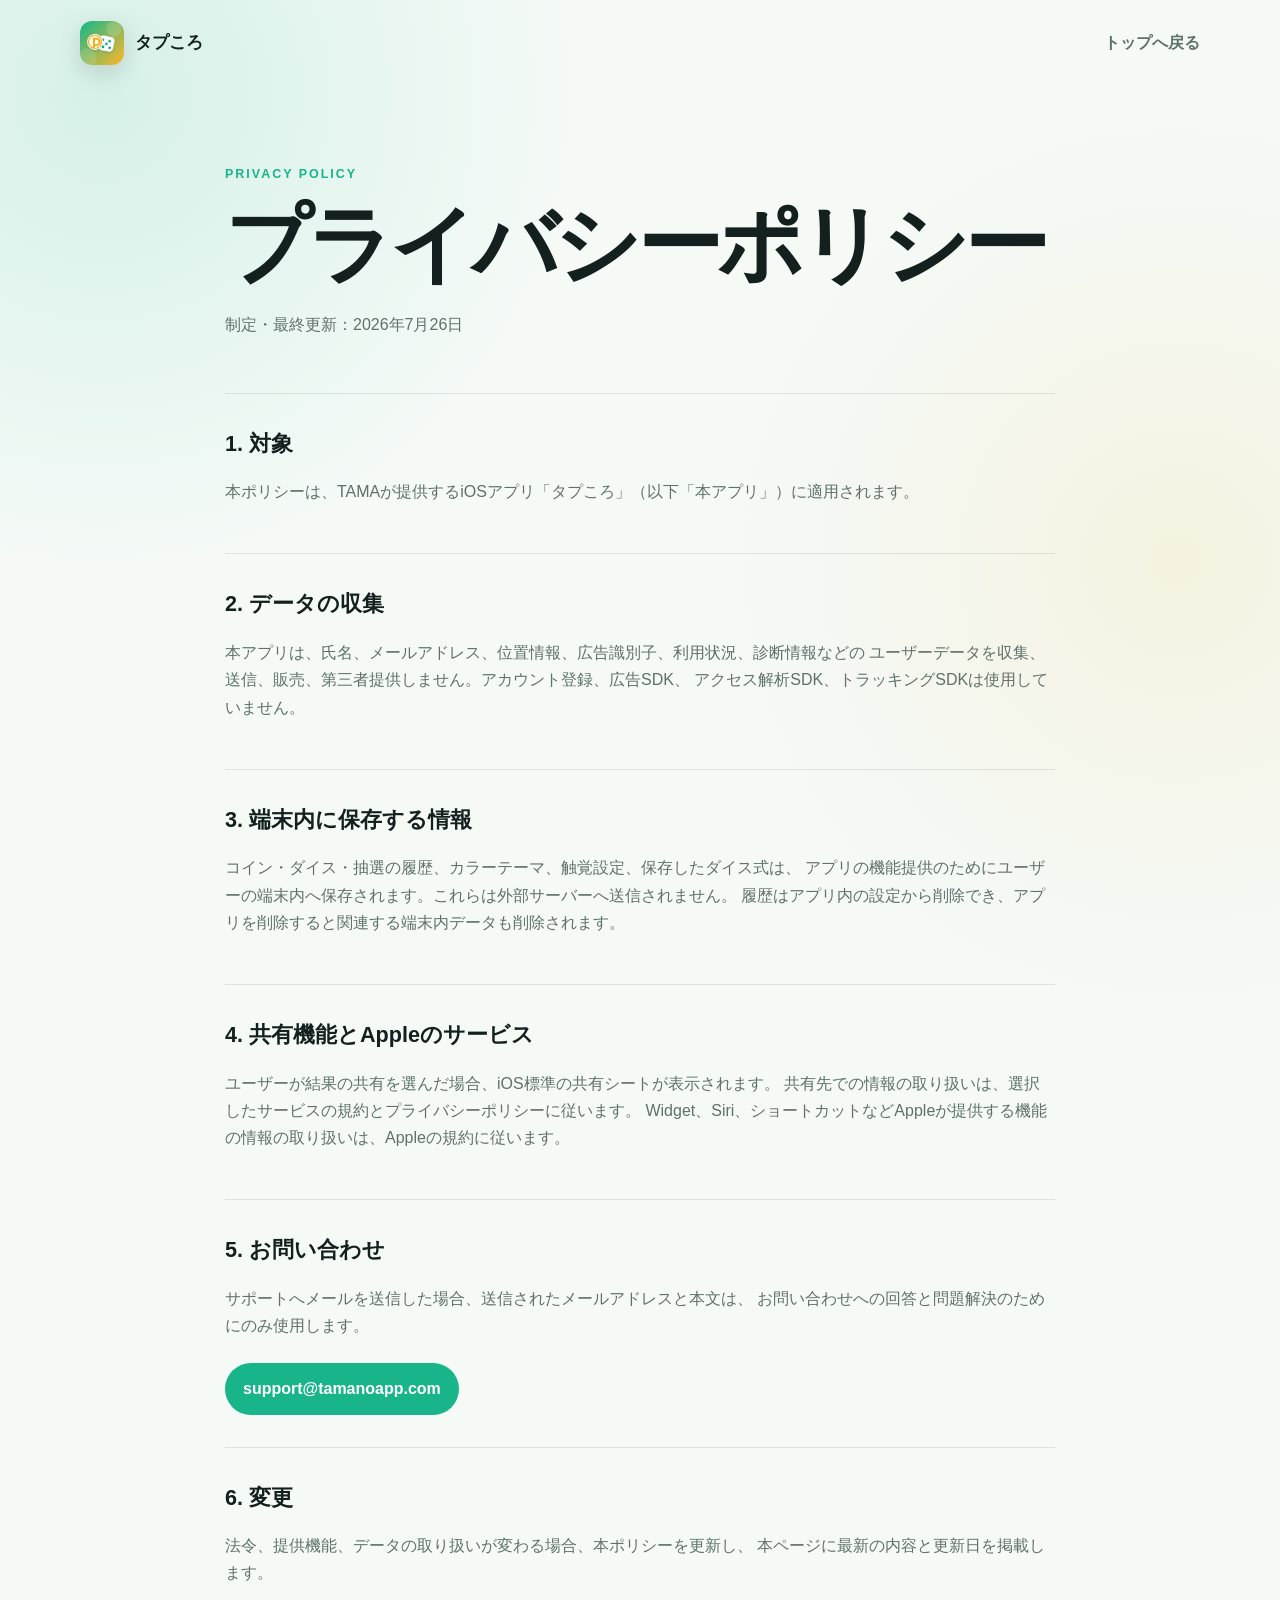
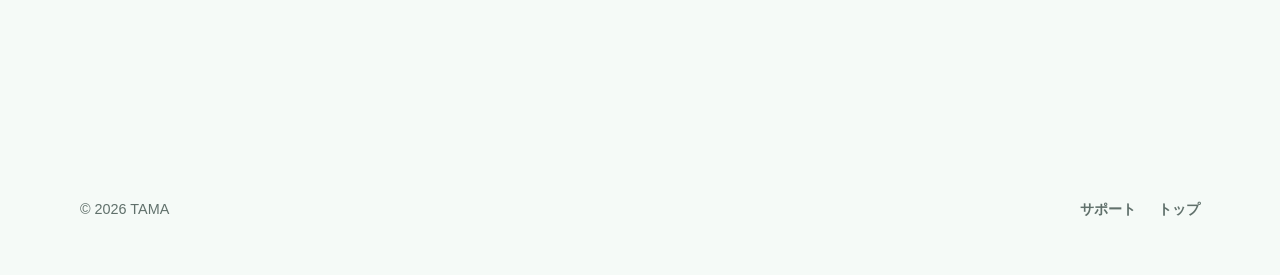
==== privacy/index.html @ b74b28c1 "Publish Tapukoro support site" ====
<!doctype html>
<html lang="ja">
  <head>
    <meta charset="utf-8">
    <meta name="viewport" content="width=device-width, initial-scale=1">
    <meta name="description" content="iOSアプリ「タプころ」のプライバシーポリシーです。">
    <meta name="theme-color" content="#18b58b">
    <title>プライバシーポリシー | タプころ</title>
    <link rel="icon" href="../assets/app-icon.png">
    <link rel="stylesheet" href="../styles.css">
  </head>
  <body>
    <header class="nav shell">
      <a class="brand" href="../">
        <img src="../assets/app-icon.png" alt="" width="44" height="44">
        <span>タプころ</span>
      </a>
      <a class="backLink" href="../">トップへ戻る</a>
    </header>

    <main>
      <article class="legal shell">
        <p class="eyebrow">PRIVACY POLICY</p>
        <h1>プライバシーポリシー</h1>
        <p class="updated">制定・最終更新：2026年7月26日</p>

        <section>
          <h2>1. 対象</h2>
          <p>本ポリシーは、TAMAが提供するiOSアプリ「タプころ」（以下「本アプリ」）に適用されます。</p>
        </section>

        <section>
          <h2>2. データの収集</h2>
          <p>
            本アプリは、氏名、メールアドレス、位置情報、広告識別子、利用状況、診断情報などの
            ユーザーデータを収集、送信、販売、第三者提供しません。アカウント登録、広告SDK、
            アクセス解析SDK、トラッキングSDKは使用していません。
          </p>
        </section>

        <section>
          <h2>3. 端末内に保存する情報</h2>
          <p>
            コイン・ダイス・抽選の履歴、カラーテーマ、触覚設定、保存したダイス式は、
            アプリの機能提供のためにユーザーの端末内へ保存されます。これらは外部サーバーへ送信されません。
            履歴はアプリ内の設定から削除でき、アプリを削除すると関連する端末内データも削除されます。
          </p>
        </section>

        <section>
          <h2>4. 共有機能とAppleのサービス</h2>
          <p>
            ユーザーが結果の共有を選んだ場合、iOS標準の共有シートが表示されます。
            共有先での情報の取り扱いは、選択したサービスの規約とプライバシーポリシーに従います。
            Widget、Siri、ショートカットなどAppleが提供する機能の情報の取り扱いは、Appleの規約に従います。
          </p>
        </section>

        <section>
          <h2>5. お問い合わせ</h2>
          <p>
            サポートへメールを送信した場合、送信されたメールアドレスと本文は、
            お問い合わせへの回答と問題解決のためにのみ使用します。
          </p>
          <a class="contactButton" href="mailto:support@tamanoapp.com?subject=タプころのプライバシーについて">
            support@tamanoapp.com
          </a>
        </section>

        <section>
          <h2>6. 変更</h2>
          <p>
            法令、提供機能、データの取り扱いが変わる場合、本ポリシーを更新し、
            本ページに最新の内容と更新日を掲載します。
          </p>
        </section>
      </article>
    </main>

    <footer class="footer shell">
      <span>© 2026 TAMA</span>
      <div><a href="../support/">サポート</a><a href="../">トップ</a></div>
    </footer>
  </body>
</html>
---- styles.css ----
:root {
  --ink: #14201d;
  --muted: #60706b;
  --mint: #18b58b;
  --gold: #f3b83f;
  --paper: #f5faf7;
  --line: rgba(20, 32, 29, 0.11);
}

* {
  box-sizing: border-box;
}

html {
  scroll-behavior: smooth;
}

body {
  margin: 0;
  background:
    radial-gradient(circle at 8% 5%, rgba(24, 181, 139, 0.14), transparent 30rem),
    radial-gradient(circle at 92% 30%, rgba(243, 184, 63, 0.12), transparent 28rem),
    var(--paper);
  color: var(--ink);
  font-family: -apple-system, BlinkMacSystemFont, "Hiragino Sans", "Yu Gothic UI", "Noto Sans JP", sans-serif;
  line-height: 1.7;
  -webkit-font-smoothing: antialiased;
}

a {
  color: inherit;
}

.shell {
  width: min(1120px, calc(100% - 40px));
  margin-inline: auto;
}

.nav {
  min-height: 86px;
  display: flex;
  align-items: center;
  justify-content: space-between;
  gap: 24px;
}

.brand {
  display: inline-flex;
  align-items: center;
  gap: 11px;
  font-size: 1.08rem;
  font-weight: 800;
  text-decoration: none;
}

.brand img {
  border-radius: 12px;
  box-shadow: 0 8px 22px rgba(20, 32, 29, 0.14);
}

.navLinks,
.footer div {
  display: flex;
  flex-wrap: wrap;
  gap: 22px;
}

.navLinks a,
.backLink,
.footer a,
.textLink {
  color: var(--muted);
  font-weight: 650;
  text-decoration: none;
}

.navLinks a:hover,
.backLink:hover,
.footer a:hover,
.textLink:hover {
  color: var(--mint);
}

.hero {
  min-height: 660px;
  display: grid;
  grid-template-columns: 1.05fr 0.95fr;
  align-items: center;
  gap: 48px;
  padding-block: 50px 90px;
}

.eyebrow {
  margin: 0 0 16px;
  color: var(--mint);
  font-size: 0.78rem;
  font-weight: 850;
  letter-spacing: 0.16em;
}

.hero h1,
.legal h1 {
  margin: 0;
  font-size: clamp(3.1rem, 7.2vw, 6.4rem);
  line-height: 1.04;
  letter-spacing: -0.055em;
}

.lead {
  max-width: 42rem;
  margin: 30px 0 0;
  color: var(--muted);
  font-size: clamp(1.05rem, 1.7vw, 1.28rem);
}

.badges {
  display: flex;
  flex-wrap: wrap;
  gap: 10px;
  margin-top: 30px;
}

.badges span {
  padding: 8px 13px;
  border: 1px solid var(--line);
  border-radius: 999px;
  background: rgba(255, 255, 255, 0.72);
  color: var(--muted);
  font-size: 0.84rem;
  font-weight: 700;
}

.coinStage {
  position: relative;
  display: grid;
  place-items: center;
  min-height: 470px;
}

.coinStage img {
  position: relative;
  z-index: 1;
  width: min(100%, 500px);
  height: auto;
  border-radius: 50%;
  filter: drop-shadow(0 34px 38px rgba(81, 55, 8, 0.27));
  transform: rotate(4deg);
}

.halo {
  position: absolute;
  width: min(90vw, 470px);
  aspect-ratio: 1;
  border-radius: 50%;
  background: radial-gradient(circle, rgba(243, 184, 63, 0.28), rgba(24, 181, 139, 0.07) 55%, transparent 72%);
  filter: blur(10px);
}

.features {
  padding-block: 90px 120px;
}

.sectionHeading {
  max-width: 720px;
  margin-bottom: 38px;
}

.sectionHeading h2,
.privacyInner h2 {
  margin: 0;
  font-size: clamp(2rem, 4vw, 3.6rem);
  line-height: 1.15;
  letter-spacing: -0.045em;
}

.featureGrid {
  display: grid;
  grid-template-columns: repeat(2, minmax(0, 1fr));
  gap: 18px;
}

.featureGrid article {
  min-height: 238px;
  padding: 32px;
  border: 1px solid var(--line);
  border-radius: 28px;
  background: rgba(255, 255, 255, 0.82);
  box-shadow: 0 18px 50px rgba(20, 32, 29, 0.055);
}

.featureNo {
  color: var(--gold);
  font-size: 0.82rem;
  font-weight: 900;
  letter-spacing: 0.12em;
}

.featureGrid h3 {
  margin: 26px 0 8px;
  font-size: 1.45rem;
}

.featureGrid p {
  margin: 0;
  color: var(--muted);
}

code {
  padding: 2px 6px;
  border-radius: 6px;
  background: rgba(24, 181, 139, 0.09);
  color: #087759;
  font-family: "SFMono-Regular", Consolas, monospace;
  font-size: 0.88em;
}

.privacyPitch {
  background: linear-gradient(120deg, #133c32, #0c6e58);
  color: white;
}

.privacyInner {
  display: grid;
  grid-template-columns: 1fr 1fr;
  align-items: center;
  gap: 70px;
  min-height: 390px;
  padding-block: 80px;
}

.privacyInner .eyebrow {
  color: #7ff0cb;
}

.privacyInner > p {
  margin: 0;
  color: rgba(255, 255, 255, 0.77);
  font-size: 1.08rem;
}

.footer {
  min-height: 130px;
  display: flex;
  align-items: center;
  justify-content: space-between;
  gap: 30px;
  color: var(--muted);
  font-size: 0.9rem;
}

.legal {
  max-width: 830px;
  padding-block: 78px 110px;
}

.legal h1 {
  font-size: clamp(2.8rem, 7vw, 5.3rem);
}

.updated,
.legalLead {
  margin: 22px 0 54px;
  color: var(--muted);
}

.legalLead {
  max-width: 650px;
  font-size: 1.08rem;
}

.legal section {
  padding: 32px 0;
  border-top: 1px solid var(--line);
}

.legal section h2 {
  margin: 0 0 13px;
  font-size: 1.35rem;
}

.legal section p,
.legal section li {
  color: var(--muted);
}

.legal ul {
  padding-left: 1.35rem;
}

.contactButton {
  display: inline-flex;
  margin-top: 8px;
  padding: 12px 18px;
  border-radius: 999px;
  background: var(--mint);
  color: white;
  font-weight: 800;
  text-decoration: none;
}

@media (max-width: 760px) {
  .shell {
    width: min(100% - 28px, 1120px);
  }

  .nav {
    min-height: 74px;
  }

  .navLinks {
    gap: 12px;
    font-size: 0.86rem;
  }

  .hero {
    grid-template-columns: 1fr;
    gap: 0;
    padding-block: 52px 64px;
  }

  .hero h1 {
    font-size: clamp(3rem, 14vw, 4.7rem);
  }

  .coinStage {
    min-height: 390px;
  }

  .coinStage img {
    width: min(92%, 390px);
  }

  .featureGrid,
  .privacyInner {
    grid-template-columns: 1fr;
  }

  .featureGrid article {
    min-height: auto;
  }

  .privacyInner {
    gap: 32px;
  }

  .footer {
    align-items: flex-start;
    flex-direction: column;
    justify-content: center;
  }
}

@media (prefers-reduced-motion: reduce) {
  html {
    scroll-behavior: auto;
  }
}
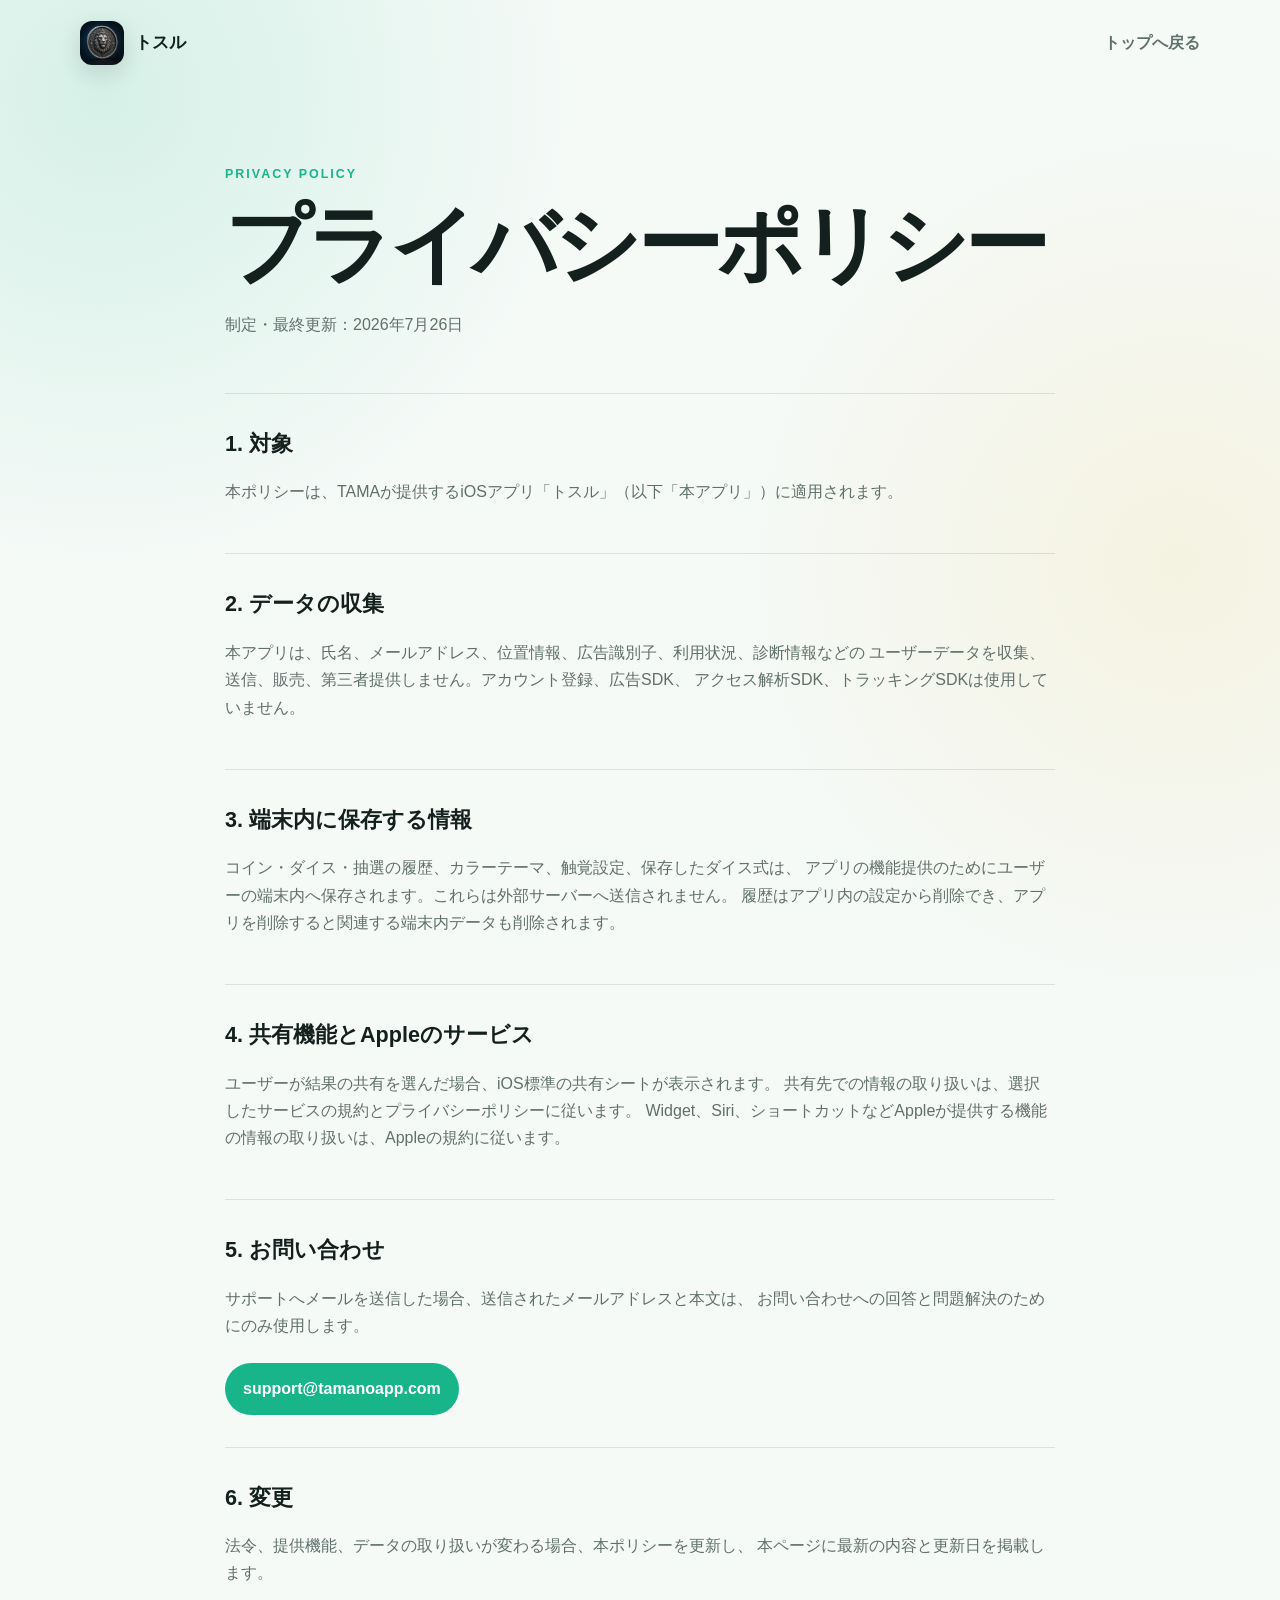
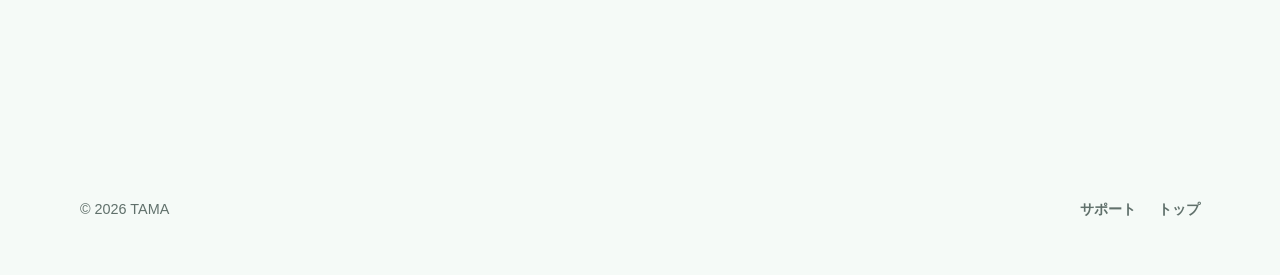
==== commit 23495c32: "Rename app to トスル and update icon" ====
--- a/privacy/index.html
+++ b/privacy/index.html
@@ -3,9 +3,10 @@
   <head>
     <meta charset="utf-8">
     <meta name="viewport" content="width=device-width, initial-scale=1">
-    <meta name="description" content="iOSアプリ「タプころ」のプライバシーポリシーです。">
+    <meta name="description" content="iOSアプリ「トスル」のプライバシーポリシーです。">
     <meta name="theme-color" content="#18b58b">
-    <title>プライバシーポリシー | タプころ</title>
+    <title>プライバシーポリシー | トスル</title>
+    <link rel="canonical" href="https://flames-hub.github.io/tapukoro-support/privacy/">
     <link rel="icon" href="../assets/app-icon.png">
     <link rel="stylesheet" href="../styles.css">
   </head>
@@ -13,7 +14,7 @@
     <header class="nav shell">
       <a class="brand" href="../">
         <img src="../assets/app-icon.png" alt="" width="44" height="44">
-        <span>タプころ</span>
+        <span>トスル</span>
       </a>
       <a class="backLink" href="../">トップへ戻る</a>
     </header>
@@ -26,7 +27,7 @@
 
         <section>
           <h2>1. 対象</h2>
-          <p>本ポリシーは、TAMAが提供するiOSアプリ「タプころ」（以下「本アプリ」）に適用されます。</p>
+          <p>本ポリシーは、TAMAが提供するiOSアプリ「トスル」（以下「本アプリ」）に適用されます。</p>
         </section>
 
         <section>
@@ -62,7 +63,7 @@
             サポートへメールを送信した場合、送信されたメールアドレスと本文は、
             お問い合わせへの回答と問題解決のためにのみ使用します。
           </p>
-          <a class="contactButton" href="mailto:support@tamanoapp.com?subject=タプころのプライバシーについて">
+          <a class="contactButton" href="mailto:support@tamanoapp.com?subject=トスルのプライバシーについて">
             support@tamanoapp.com
           </a>
         </section>
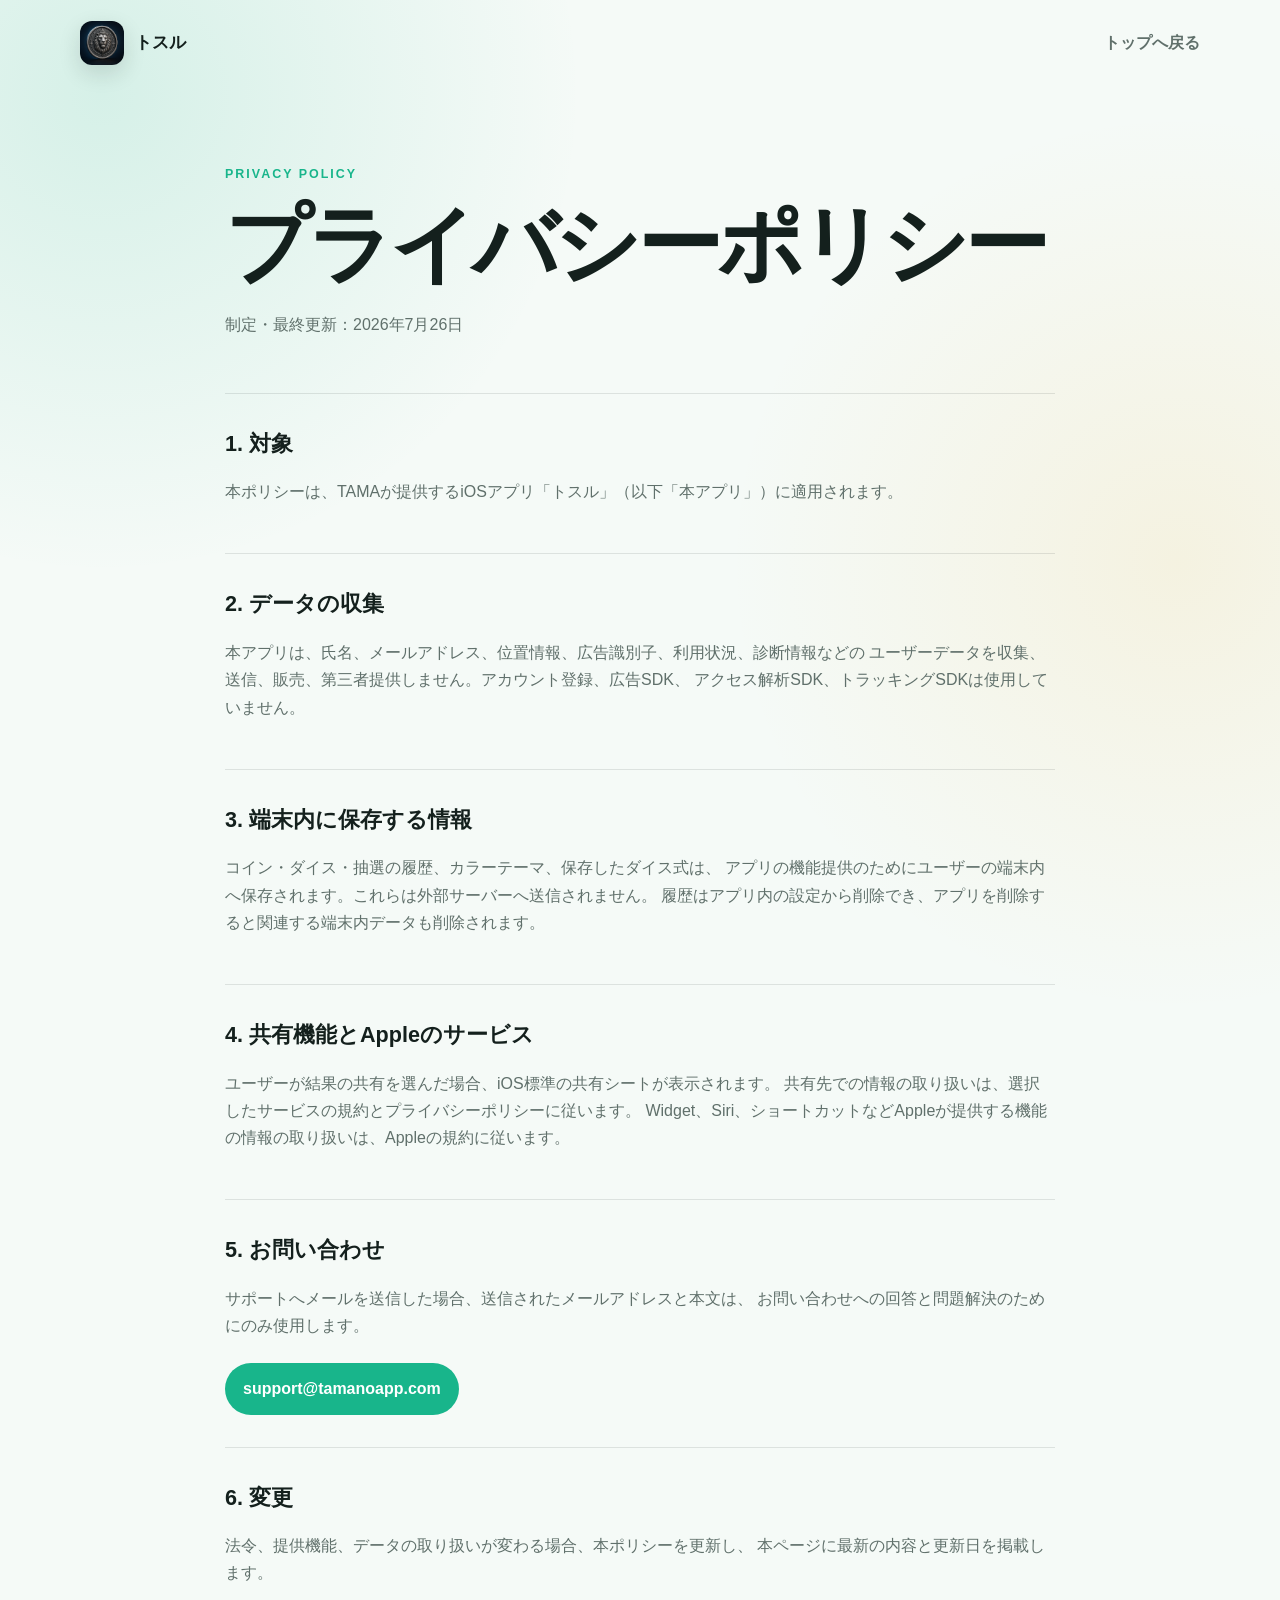
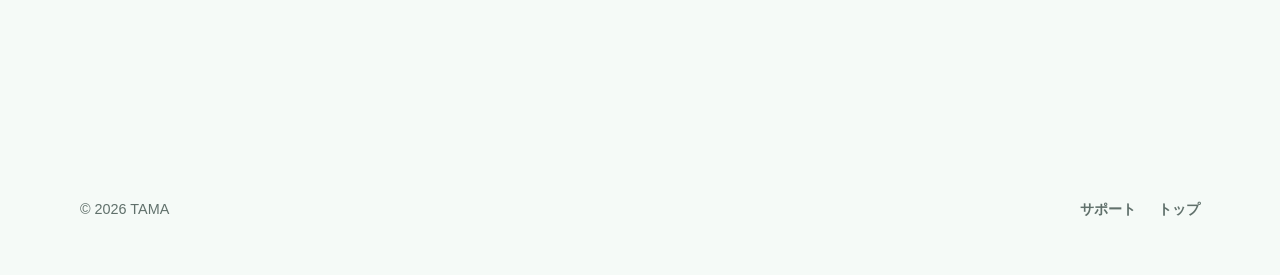
==== commit 9ca81783: "Remove haptic setting from privacy details" ====
--- a/privacy/index.html
+++ b/privacy/index.html
@@ -42,7 +42,7 @@
         <section>
           <h2>3. 端末内に保存する情報</h2>
           <p>
-            コイン・ダイス・抽選の履歴、カラーテーマ、触覚設定、保存したダイス式は、
+            コイン・ダイス・抽選の履歴、カラーテーマ、保存したダイス式は、
             アプリの機能提供のためにユーザーの端末内へ保存されます。これらは外部サーバーへ送信されません。
             履歴はアプリ内の設定から削除でき、アプリを削除すると関連する端末内データも削除されます。
           </p>
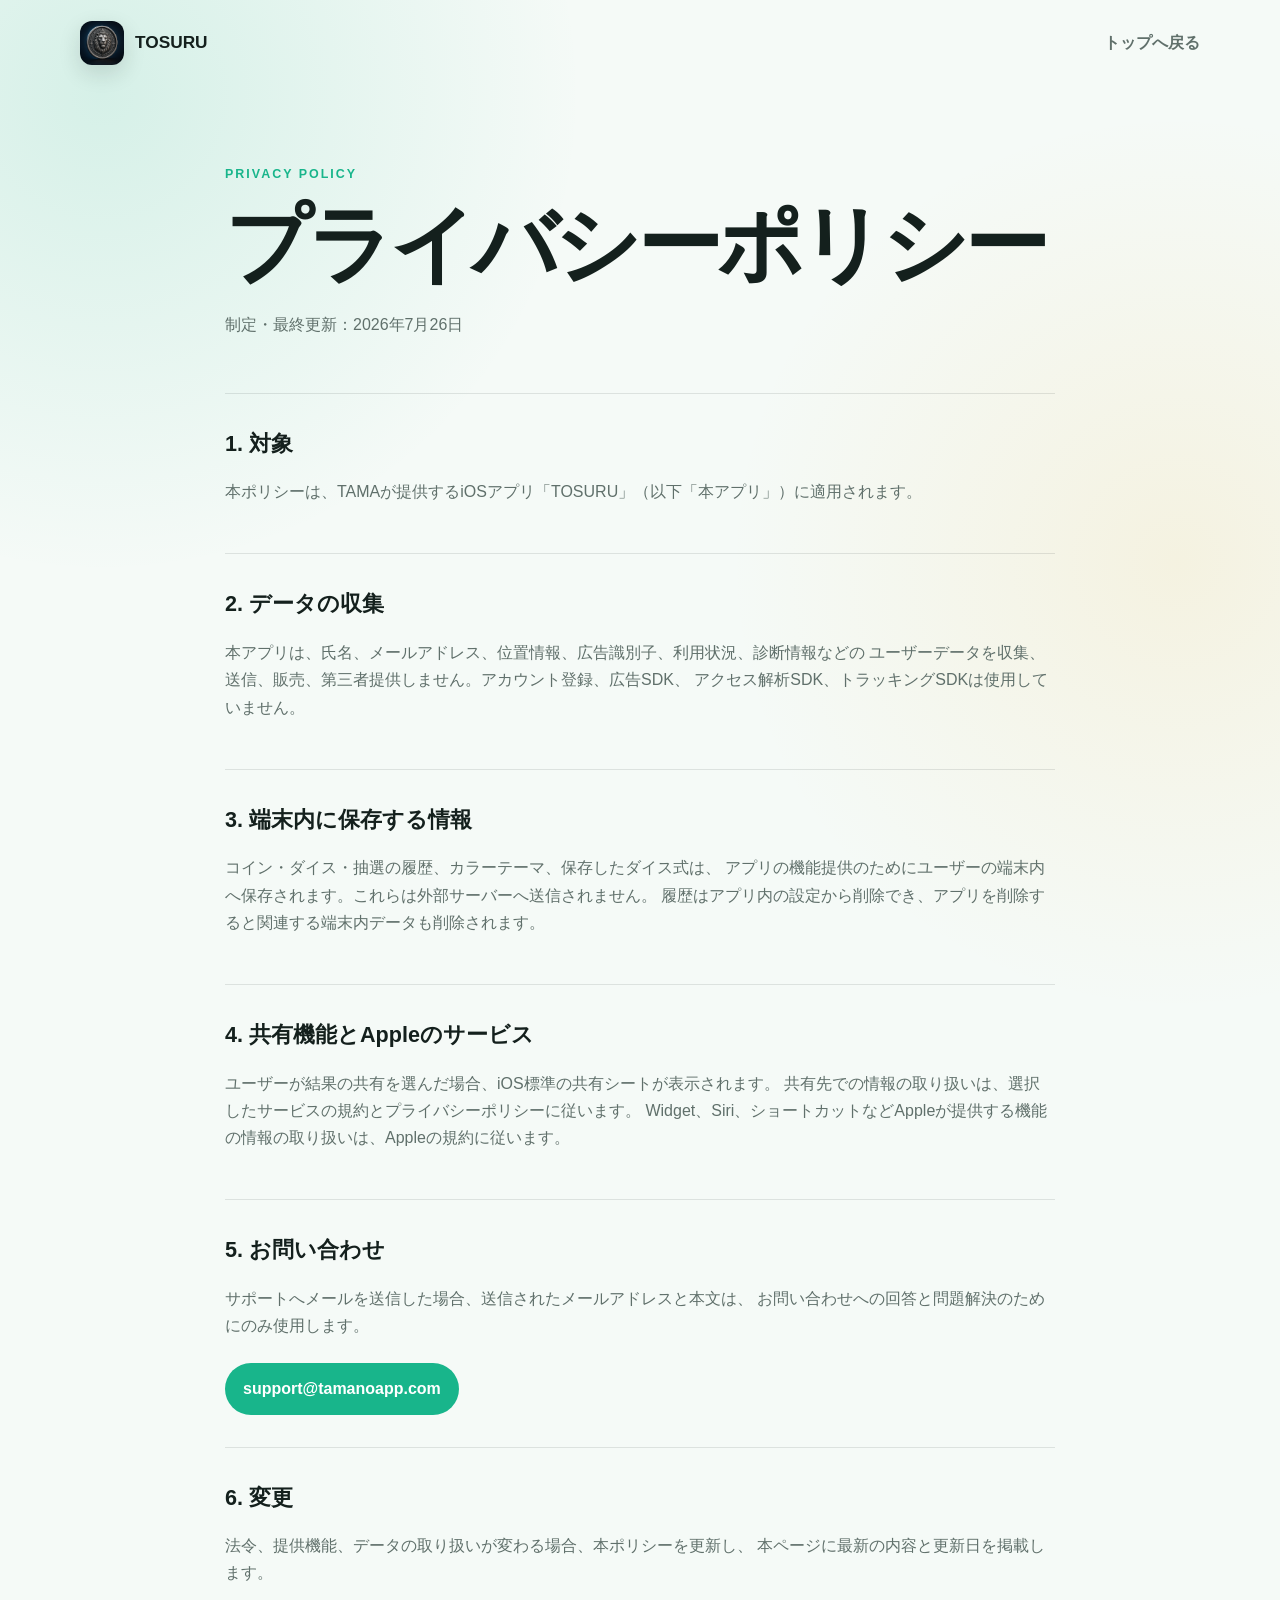
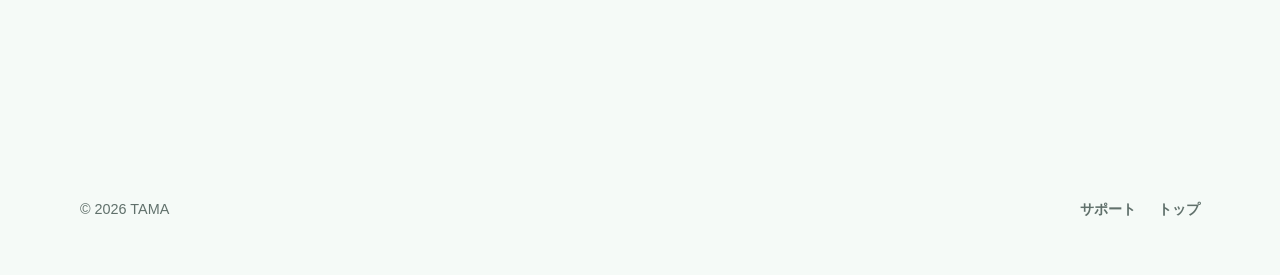
==== commit 25904941: "Rename app branding to TOSURU" ====
--- a/privacy/index.html
+++ b/privacy/index.html
@@ -3,9 +3,9 @@
   <head>
     <meta charset="utf-8">
     <meta name="viewport" content="width=device-width, initial-scale=1">
-    <meta name="description" content="iOSアプリ「トスル」のプライバシーポリシーです。">
+    <meta name="description" content="iOSアプリ「TOSURU」のプライバシーポリシーです。">
     <meta name="theme-color" content="#18b58b">
-    <title>プライバシーポリシー | トスル</title>
+    <title>プライバシーポリシー | TOSURU</title>
     <link rel="canonical" href="https://flames-hub.github.io/tapukoro-support/privacy/">
     <link rel="icon" href="../assets/app-icon.png">
     <link rel="stylesheet" href="../styles.css">
@@ -14,7 +14,7 @@
     <header class="nav shell">
       <a class="brand" href="../">
         <img src="../assets/app-icon.png" alt="" width="44" height="44">
-        <span>トスル</span>
+        <span>TOSURU</span>
       </a>
       <a class="backLink" href="../">トップへ戻る</a>
     </header>
@@ -27,7 +27,7 @@
 
         <section>
           <h2>1. 対象</h2>
-          <p>本ポリシーは、TAMAが提供するiOSアプリ「トスル」（以下「本アプリ」）に適用されます。</p>
+          <p>本ポリシーは、TAMAが提供するiOSアプリ「TOSURU」（以下「本アプリ」）に適用されます。</p>
         </section>
 
         <section>
@@ -63,7 +63,7 @@
             サポートへメールを送信した場合、送信されたメールアドレスと本文は、
             お問い合わせへの回答と問題解決のためにのみ使用します。
           </p>
-          <a class="contactButton" href="mailto:support@tamanoapp.com?subject=トスルのプライバシーについて">
+          <a class="contactButton" href="mailto:support@tamanoapp.com?subject=TOSURUのプライバシーについて">
             support@tamanoapp.com
           </a>
         </section>
